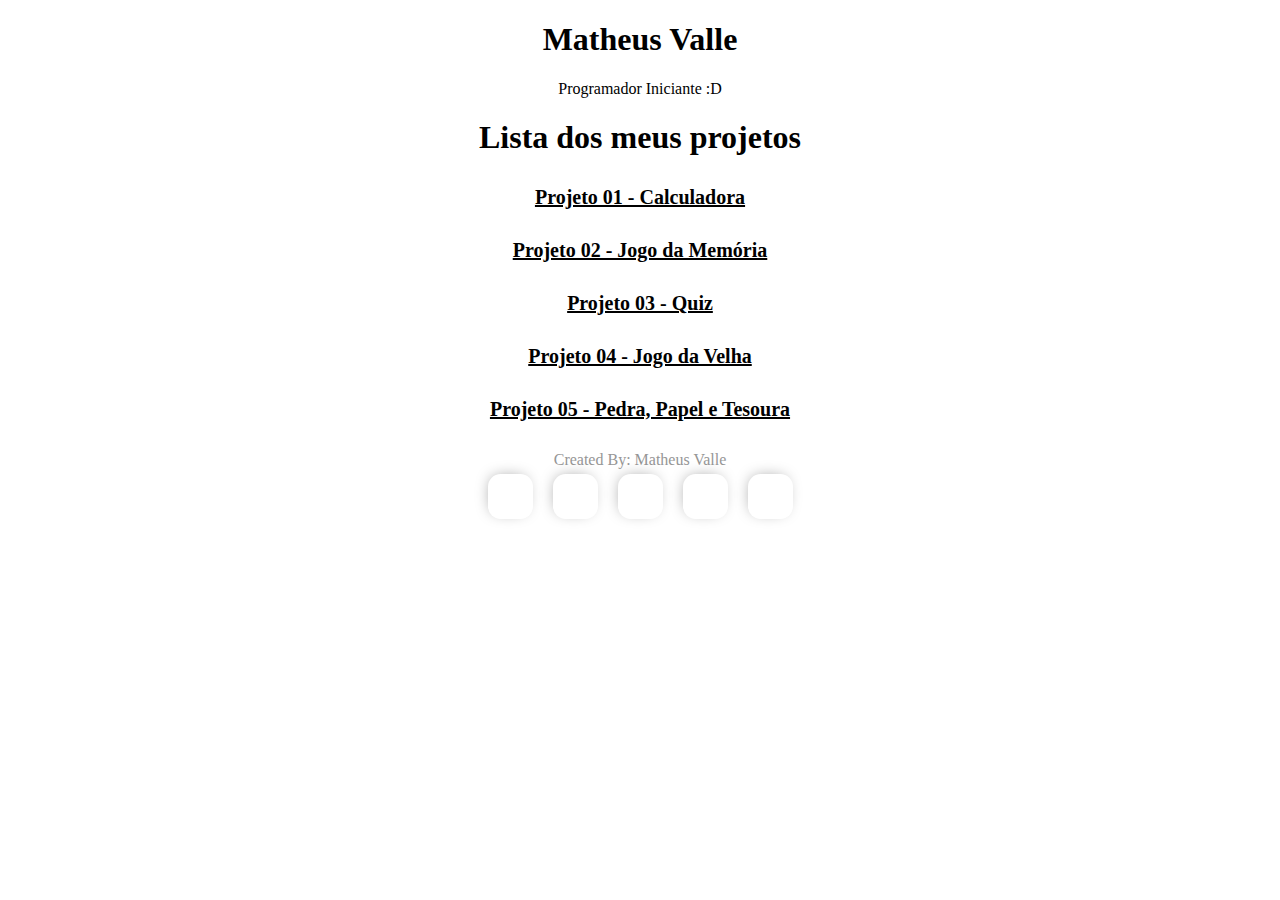
==== index.html @ a6a75952 "05" ====
<!DOCTYPE html>
<html lang="en">
<head>
    <meta charset="UTF-8">
    <meta name="viewport" content="width=device-width, initial-scale=1.0">
    <link rel="stylesheet" href="/styles.css">
    <title>Matheus Valle</title>
</head>
<body>
    <div class="init">
        <h1>Matheus Valle</h1>
        <p>Programador Iniciante :D</p>
    </div>

    <h1 style="text-align: center;">Lista dos meus projetos</h1>
    <ul class="listProjects" style="text-align: center;">
        <li><a href="/01calculadora/calc.html">Projeto 01 - Calculadora</a></li>
        <li><a href="/02memory/memory.html">Projeto 02 - Jogo da Memória</a></li>
        <li><a href="/03quiz/quiz.html">Projeto 03 - Quiz</a></li>
        <li><a href="/04tictactoe/index.html">Projeto 04 - Jogo da Velha</a></li>
        <li><a href="/05rps/index.html">Projeto 05 - Pedra, Papel e Tesoura</a></li>
    </ul>

    <div class="social">
        <div class="social-btns">
            <p class="created">Created By: Matheus Valle</p>
            <a class="btn facebook" href="https://www.facebook.com/matheus.dovallemaciel/" target="_blank"><i class="fa fa-facebook"></i></a>
            <a class="btn twitter" href="https://twitter.com/Xypvalle" target="_blank"><i class="fa fa-twitter"></i></a>
            <a class="btn linkedin" href="https://www.linkedin.com/in/matheus-valle-3257021a9/" target="_blank"><i class="fa fa-linkedin-square"></i></a>
            <a class="btn instagram" href="https://www.instagram.com/mtheus_valle/" target="_blank"><i class="fa fa-instagram"></i></a>
            <a class="btn github" href="https://github.com/mtheusvalle" target="_blank"><i class="fa fa-github"></i></a>
        </div>
    </div>
</body>
</html>
---- styles.css ----
.init h1, .init p{
    text-align: center;
}

.listProjects {
    padding: 0;
}

.listProjects li {
    list-style: none;
    margin: 30px 0;
}

.listProjects a {
    color: #000;
    text-decoration: underline;
    font-size: 20px;
    font-weight: 600;
}

/*SOCIAL*/
.social {
    display: flex;
    margin-bottom: 10px;
}

@import '//codepen.io/chrisdothtml/pen/ojLzJK.css';
.social-btns .btn,
.social-btns .btn:before,
.social-btns .btn .fa {
  -webkit-transition: all 0.35s;
  transition: all 0.35s;
  -webkit-transition-timing-function: cubic-bezier(0.31, -0.105, 0.43, 1.59);
          transition-timing-function: cubic-bezier(0.31, -0.105, 0.43, 1.59);
}
.social-btns .btn:before {
  top: 90%;
  left: -110%;
}
.social-btns .btn .fa {
  -webkit-transform: scale(0.8);
          transform: scale(0.8);
}
.social-btns .btn.facebook:before {
  background-color: #3b5998;
}
.social-btns .btn.facebook .fa {
  color: #3b5998;
}
.social-btns .btn.twitter:before {
  background-color: #3cf;
}
.social-btns .btn.twitter .fa {
  color: #3cf;
}
.social-btns .btn.linkedin:before {
  background-color:#0077b5;
}
.social-btns .btn.linkedin .fa {
  color: #0077b5;
}
.social-btns .btn.instagram:before {
  background: linear-gradient(45deg, #f09433 0%,#e6683c 25%,#dc2743 50%,#cc2366 75%,#bc1888 100%);
}
.social-btns .btn.instagram .fa {
  background: linear-gradient(45deg, #f09433 0%,#e6683c 25%,#dc2743 50%,#cc2366 75%,#bc1888 100%);
  -webkit-background-clip: text;
  -webkit-text-fill-color: transparent;
}
.social-btns .btn.github:before {
  background-color: #000;
}
.social-btns .btn.github .fa {
  color: #000;
}
.social-btns .btn:focus:before,
.social-btns .btn:hover:before {
  top: -10%;
  left: -10%;
}
.social-btns .btn:focus .fa-instagram,
.social-btns .btn:hover .fa-instagram {
    color: #fff;
    background: #FFF;
    -webkit-background-clip: text;
    -webkit-text-fill-color: transparent;
    -webkit-transform: scale(1);
            transform: scale(1);
}
.social-btns .btn:focus .fa,
.social-btns .btn:hover .fa {
  color: #fff;
  -webkit-transform: scale(1);
          transform: scale(1);
}
.social-btns {
  height: auto;
  margin: auto;
  font-size: 0;
  text-align: center;
  top: 0;
  bottom: 0;
  left: 0;
  right: 0;
}
.social-btns .btn {
    display: inline-block;
    background-color: #fff;
    width: 45px;
    height: 45px;
    line-height: 45px;
    margin: 0 10px;
    text-align: center;
    position: relative;
    overflow: hidden;
    border-radius: 28%;
    box-shadow: -2px -2px 15px -5px rgb(0 0 0 / 40%);
    opacity: 0.99;
}
.social-btns .btn:before {
  content: '';
  width: 120%;
  height: 120%;
  position: absolute;
  -webkit-transform: rotate(45deg);
          transform: rotate(45deg);
}
.social-btns .btn .fa {
  font-size: 38px;
  vertical-align: middle;
}
.created {
    font-size: 16px;
    color: #969696;
    margin-bottom: 5px;
    margin-top: 0;
}
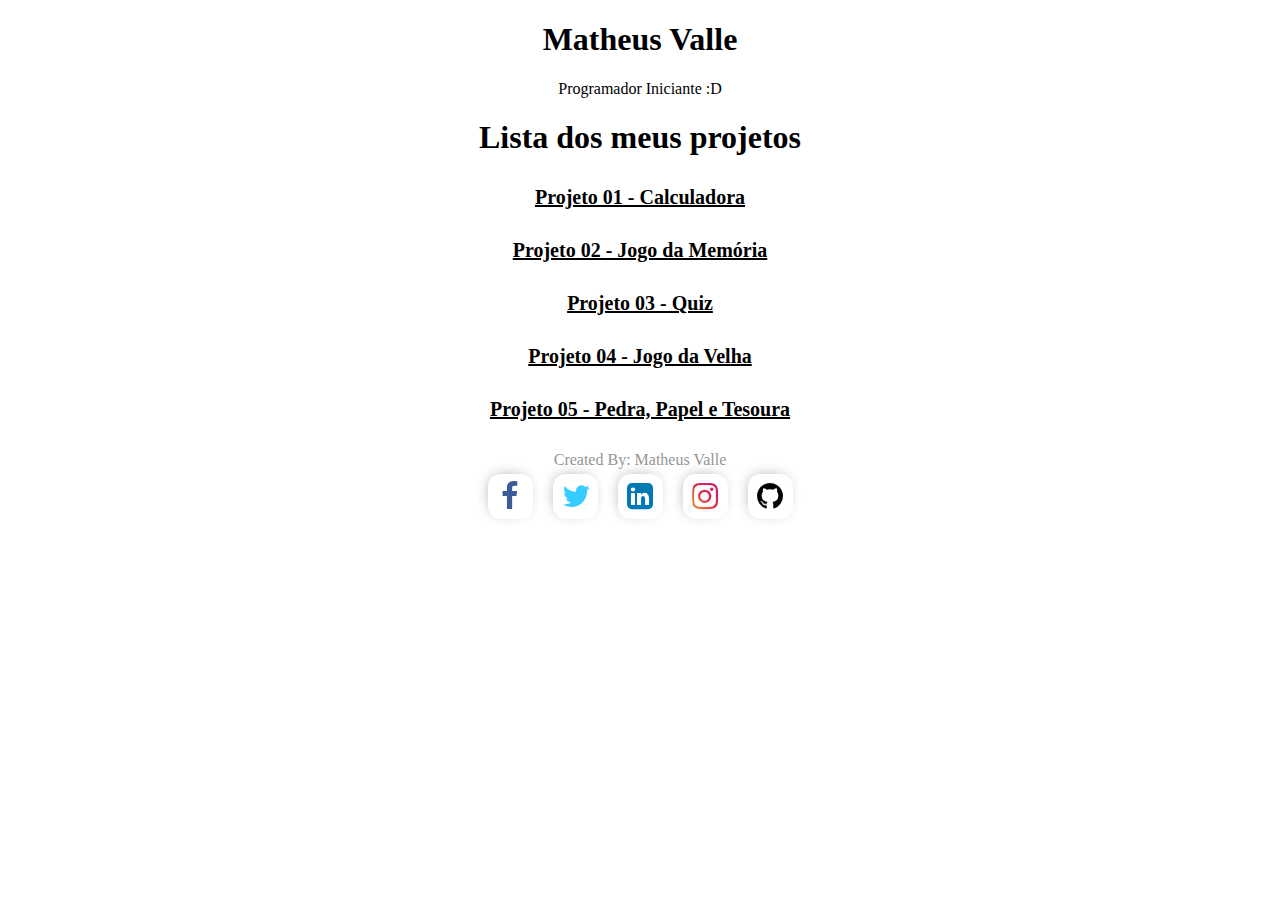
==== commit e26b3322: "05" ====
--- a/index.html
+++ b/index.html
@@ -3,6 +3,9 @@
 <head>
     <meta charset="UTF-8">
     <meta name="viewport" content="width=device-width, initial-scale=1.0">
+    <link rel="stylesheet" href="https://stackpath.bootstrapcdn.com/font-awesome/4.7.0/css/font-awesome.min.css"
+        integrity="sha384-wvfXpqpZZVQGK6TAh5PVlGOfQNHSoD2xbE+QkPxCAFlNEevoEH3Sl0sibVcOQVnN" crossorigin="anonymous">
+
     <link rel="stylesheet" href="/styles.css">
     <title>Matheus Valle</title>
 </head>
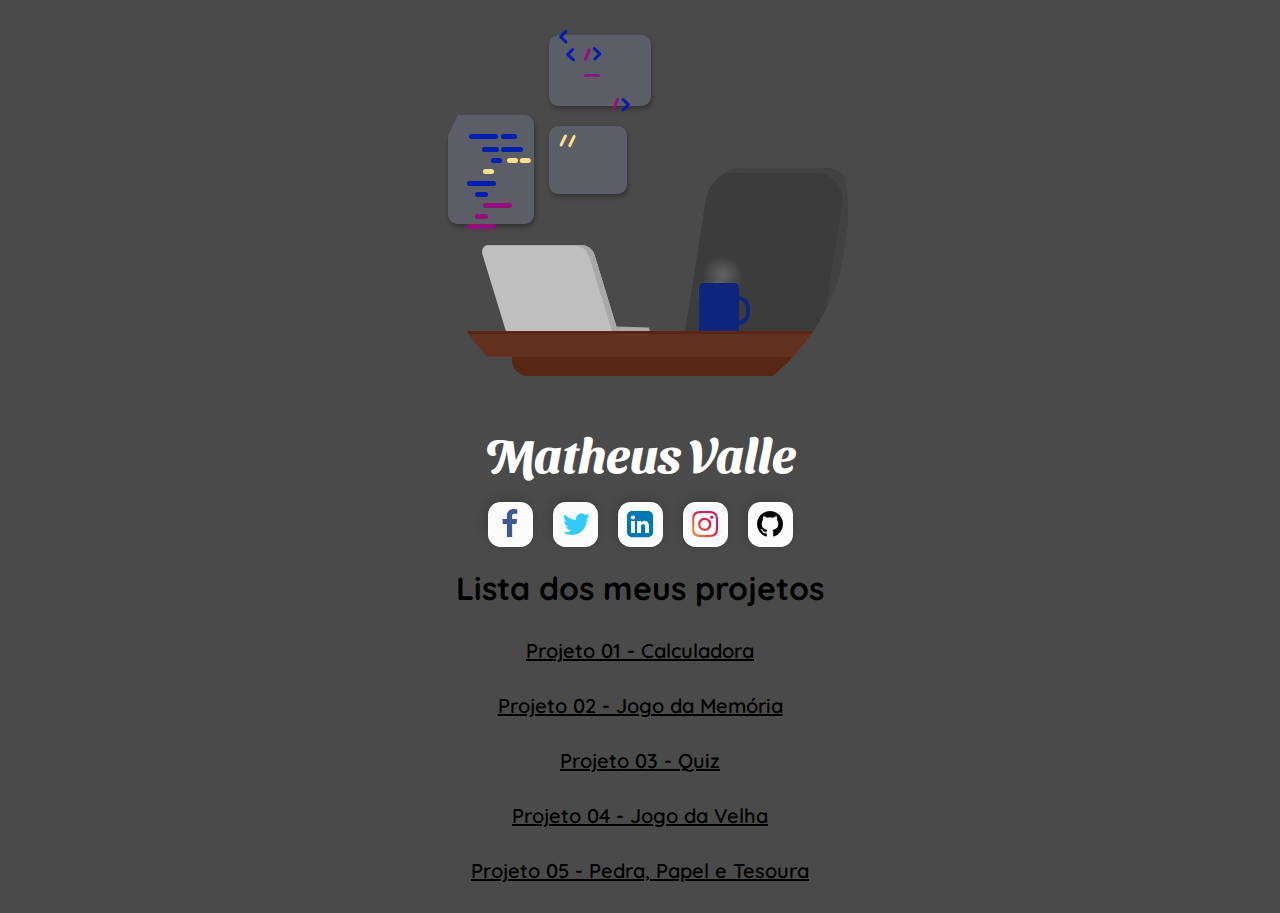
==== commit 97b1aefc: "index" ====
--- a/index.html
+++ b/index.html
@@ -1,38 +1,83 @@
 <!DOCTYPE html>
 <html lang="en">
+
 <head>
     <meta charset="UTF-8">
     <meta name="viewport" content="width=device-width, initial-scale=1.0">
     <link rel="stylesheet" href="https://stackpath.bootstrapcdn.com/font-awesome/4.7.0/css/font-awesome.min.css"
         integrity="sha384-wvfXpqpZZVQGK6TAh5PVlGOfQNHSoD2xbE+QkPxCAFlNEevoEH3Sl0sibVcOQVnN" crossorigin="anonymous">
+        <link href="https://fonts.googleapis.com/css2?family=Quicksand:wght@300;500;700&family=Sansita+Swashed:wght@300;500;700&display=swap" rel="stylesheet">
 
-    <link rel="stylesheet" href="/styles.css">
+    <script src="scripts.js"></script>
+    <link rel="stylesheet" href="styles.css">
     <title>Matheus Valle</title>
 </head>
+
 <body>
-    <div class="init">
-        <h1>Matheus Valle</h1>
-        <p>Programador Iniciante :D</p>
-    </div>
+    <div class="container">
+        <section id="presentation">
+            <div class="container">
+                <div class="objects">
+                  <div class="objects_computer"></div>
+                  <div class="objects_table"></div>
+                  <div class="objects_cup"></div>
+                  <div class="smoke"></div>
+                  <div class="objects_chair"></div>
+                </div>
+                <div class="box">
+                  <div class="box_1">
+                    <div></div>
+                    <div></div>
+                    <div></div>
+                    <div></div>
+                    <div></div>
+                    <div></div>
+                    <div></div>
+                    <div></div>
+                  </div>
+                  <div class="box_2">
+                    <div></div>
+                    <div></div>
+                    <div></div>
+                  </div>
+                  <div class="box_3"></div>
+                </div>
+              </div>
+              <div class="footer">
+                <div class="title mod">
+                  Matheus Valle
+                </div>
+        </section>
 
-    <h1 style="text-align: center;">Lista dos meus projetos</h1>
-    <ul class="listProjects" style="text-align: center;">
-        <li><a href="/01calculadora/calc.html">Projeto 01 - Calculadora</a></li>
-        <li><a href="/02memory/memory.html">Projeto 02 - Jogo da Memória</a></li>
-        <li><a href="/03quiz/quiz.html">Projeto 03 - Quiz</a></li>
-        <li><a href="/04tictactoe/index.html">Projeto 04 - Jogo da Velha</a></li>
-        <li><a href="/05rps/index.html">Projeto 05 - Pedra, Papel e Tesoura</a></li>
-    </ul>
+        <section>
+            <div class="social">
+                <div class="social-btns">
+                    <a class="btn facebook" href="https://www.facebook.com/matheus.dovallemaciel/" target="_blank"><i
+                            class="fa fa-facebook"></i></a>
+                    <a class="btn twitter" href="https://twitter.com/Xypvalle" target="_blank"><i
+                            class="fa fa-twitter"></i></a>
+                    <a class="btn linkedin" href="https://www.linkedin.com/in/matheus-valle-3257021a9/" target="_blank"><i
+                            class="fa fa-linkedin-square"></i></a>
+                    <a class="btn instagram" href="https://www.instagram.com/mtheus_valle/" target="_blank"><i
+                            class="fa fa-instagram"></i></a>
+                    <a class="btn github" href="https://github.com/mtheusvalle" target="_blank"><i
+                            class="fa fa-github"></i></a>
+                </div>
+            </div>
+        </section>
 
-    <div class="social">
-        <div class="social-btns">
-            <p class="created">Created By: Matheus Valle</p>
-            <a class="btn facebook" href="https://www.facebook.com/matheus.dovallemaciel/" target="_blank"><i class="fa fa-facebook"></i></a>
-            <a class="btn twitter" href="https://twitter.com/Xypvalle" target="_blank"><i class="fa fa-twitter"></i></a>
-            <a class="btn linkedin" href="https://www.linkedin.com/in/matheus-valle-3257021a9/" target="_blank"><i class="fa fa-linkedin-square"></i></a>
-            <a class="btn instagram" href="https://www.instagram.com/mtheus_valle/" target="_blank"><i class="fa fa-instagram"></i></a>
-            <a class="btn github" href="https://github.com/mtheusvalle" target="_blank"><i class="fa fa-github"></i></a>
-        </div>
+        <section>
+        <h1 style="text-align: center;">Lista dos meus projetos</h1>
+        <ul class="listProjects" style="text-align: center;">
+            <li><a href="/01calculadora/calc.html">Projeto 01 - Calculadora</a></li>
+            <li><a href="/02memory/memory.html">Projeto 02 - Jogo da Memória</a></li>
+            <li><a href="/03quiz/quiz.html">Projeto 03 - Quiz</a></li>
+            <li><a href="/04tictactoe/index.html">Projeto 04 - Jogo da Velha</a></li>
+            <li><a href="/05rps/index.html">Projeto 05 - Pedra, Papel e Tesoura</a></li>
+        </ul>
+        </section>
+
     </div>
 </body>
+
 </html>--- a/styles.css
+++ b/styles.css
@@ -1,3 +1,8 @@
+body {
+  background-color: #4a4a4a;
+  font-family: 'Quicksand', sans-serif;
+}
+
 .init h1, .init p{
     text-align: center;
 }
@@ -22,6 +27,7 @@
 .social {
     display: flex;
     margin-bottom: 10px;
+    margin-top: 20px;
 }
 
 @import '//codepen.io/chrisdothtml/pen/ojLzJK.css';
@@ -134,4 +140,344 @@
     color: #969696;
     margin-bottom: 5px;
     margin-top: 0;
-}+}
+
+/*Section presentation*/
+@import url("https://fonts.googleapis.com/css?family=Amatic+SC");
+
+#presentation .container {
+    display: flex;
+    justify-content: center;
+    align-items: center;
+    margin: auto;
+    top: 0;
+    bottom: 0;
+    width: 26rem;
+    border-radius: 26rem;
+    overflow: hidden;
+    height: 26rem;
+    position: relative;
+}
+
+.footer {
+  bottom: 0;
+  color: white;
+  top: 35rem;
+  font-size: 3rem;
+  font-weight: bold;
+}
+.footer .title {
+  font-family: 'Sansita Swashed', cursive;
+  text-align: center;
+}
+.footer .mod {
+  color: #ffffff;
+}
+.footer .sub {
+  display: flex;
+  justify-content: space-around;
+  font-size: 1rem;
+  font-family: 'Sansita Swashed', cursive;
+}
+.footer .sub a {
+  color: pink;
+  text-decoration: none;
+}
+.footer .sub a:hover {
+  color: white;
+}
+
+.objects_computer {
+  position: absolute;
+  width: 7rem;
+  height: 5.5rem;
+  background: #bfbfbf;
+  left: 3.8rem;
+  top: 14.8rem;
+  transform: skew(17deg, 0deg);
+  border-radius: 0.6rem 0.6rem 0 0;
+  box-shadow: inset -6px 1px darkgrey;
+}
+.objects_computer:after {
+  content: '';
+  position: absolute;
+  width: 2rem;
+  height: 0.5rem;
+  background: darkgrey;
+  top: 5.1rem;
+  left: 7rem;
+  transform: skew(0deg, 2deg);
+}
+.objects_table {
+  position: absolute;
+  width: 22rem;
+  top: 20.4rem;
+  height: 1.4rem;
+  background: #63321f;
+  left: 2rem;
+  box-shadow: 0px -3px #582714;
+}
+.objects_table:before {
+  content: '';
+  width: 19rem;
+  height: 1.2rem;
+  position: absolute;
+  background: #582714;
+  border-radius: 0 1rem;
+  top: 1.4rem;
+  left: 3rem;
+  z-index: 1;
+}
+.objects_cup {
+  position: absolute;
+  width: 2.4rem;
+  top: 17.2rem;
+  background: #0d257b;
+  left: 16.8rem;
+  height: 3rem;
+  border-radius: 0.3rem 0.3rem 0 0;
+  z-index: 55;
+  box-shadow: -2px 0px #0d257b;
+}
+.objects_cup:after {
+  content: '';
+  width: 2rem;
+  height: 2rem;
+  background: #0d257b;
+  position: absolute;
+  top: 0.7rem;
+  left: 0.4rem;
+  border: none;
+  border-radius: 0;
+  z-index: 5;
+}
+.objects_cup:before {
+  content: '';
+  position: absolute;
+  width: 1rem;
+  height: 1.3rem;
+  border: 4px solid #0d257b;
+  left: 1.6rem;
+  top: 0.8rem;
+  border-radius: 1rem;
+  z-index: 1;
+}
+.objects_chair {
+  height: 10.2rem;
+  position: absolute;
+  width: 9.1rem;
+  background: #3c3c3c;
+  left: 16.6rem;
+  top: 10rem;
+  border-radius: 2rem 2rem 0 0;
+  transform: skew(-9deg, 0deg);
+  box-shadow: inset -9px 5px #424242;
+}
+
+.box_1 {
+  position: absolute;
+  width: 5.4rem;
+  height: 6.8rem;
+  left: 1rem;
+  top: 6.7rem;
+  background-color: rgba(99, 102, 115, 0.709804);
+  border-radius: 0.6rem;
+  box-shadow: 1px 3px 5px #00000052;
+  animation: float 2s infinite;
+}
+.box_1 div {
+  background: #001eb1;
+  position: absolute;
+  border-radius: 1rem;
+}
+.box_1 :nth-child(1) {
+  width: 1.8rem;
+  height: 0.3rem;
+  top: 1.2rem;
+  left: 1.3rem;
+}
+.box_1 :nth-child(2) {
+  width: 1rem;
+  height: 0.3rem;
+  top: 1.2rem;
+  left: 3.3rem;
+}
+.box_1 :nth-child(3) {
+  width: 1.1rem;
+  height: 0.3rem;
+  top: 2rem;
+  left: 2.1rem;
+}
+.box_1 :nth-child(4) {
+  width: 1.4rem;
+  height: 0.3rem;
+  top: 2rem;
+  left: 3.3rem;
+}
+.box_1 :nth-child(5) {
+  width: 0.7rem;
+  height: 0.3rem;
+  top: 2.7rem;
+  left: 2.7rem;
+  box-shadow: 1rem 0px #ffe088, 1.8rem 0px #ffe088, -0.5rem 11px #ffe088;
+}
+.box_1 :nth-child(6) {
+  width: 1.8rem;
+  height: 0.3rem;
+  top: 4.1rem;
+  left: 1.2rem;
+  box-shadow: 1rem 22px #960e79, 0rem 43px #960e79;
+}
+.box_1 :nth-child(7) {
+  width: 0.8rem;
+  height: 0.3rem;
+  top: 4.8rem;
+  left: 1.7rem;
+  box-shadow: 0rem 22px #960e79;
+}
+.box_2 {
+  position: absolute;
+  width: 6.4rem;
+  height: 4.4rem;
+  left: 7.3rem;
+  top: 1.7rem;
+  background-color: rgba(99, 102, 115, 0.709804);
+  border-radius: 0.6rem;
+  box-shadow: 1px 3px 5px #00000052;
+  animation: float2 2s 1s infinite;
+}
+.box_2 div {
+  position: absolute;
+  border-radius: 1rem;
+  background: #001eb1;
+}
+.box_2 :nth-child(1) {
+  transform: rotate(45deg);
+  width: 0.2rem;
+  height: 0.6rem;
+  left: 0.8rem;
+  top: -0.4rem;
+  box-shadow: 1.1rem 0.5rem #001eb1, 2.5rem -0.5rem #001eb1, 6rem 0.5rem #001eb1;
+}
+.box_2 :nth-child(2) {
+  transform: rotate(133deg);
+  width: 0.2rem;
+  height: 0.6rem;
+  left: 0.8rem;
+  top: 0rem;
+  box-shadow: 0.5rem -1.1rem #001eb1, -0.9rem -2rem #001eb1, 0.2rem -5.5rem #001eb1;
+}
+.box_2:after {
+  content: '';
+  width: 1rem;
+  height: 0.2rem;
+  background: #960e79;
+  position: absolute;
+  border-radius: 6rem;
+  top: 2.4rem;
+  left: 2.2rem;
+}
+.box_2:before {
+  content: '';
+  width: 0.8rem;
+  height: 0.2rem;
+  background: #960e79;
+  position: absolute;
+  border-radius: 6rem;
+  top: 1.1rem;
+  left: 2rem;
+  transform: rotate(-68deg);
+  box-shadow: -2.2rem 2.8rem #960e79;
+}
+.box_3 {
+  position: absolute;
+  width: 4.9rem;
+  height: 4.2rem;
+  left: 7.3rem;
+  top: 7.4rem;
+  background-color: rgba(99, 102, 115, 0.709804);
+  border-radius: 0.6rem;
+  box-shadow: 1px 3px 5px #00000052;
+  animation: float3 2.5s infinite;
+}
+.box_3:after {
+  content: '';
+  position: absolute;
+  background: #ffe088;
+  width: 0.8rem;
+  height: .2rem;
+  transform: rotate(-64deg);
+  border-radius: 5rem;
+  top: 0.8rem;
+  left: 0.5rem;
+  box-shadow: 0.2rem 0.5rem #ffe088;
+} 
+
+.smoke {
+  width: 70px;
+  height: 100px;
+  background: none;
+  position: absolute;
+  left: 18rem;
+  margin-left: -40px;
+  z-index: 3;
+  top: 13.8rem;
+  animation: bk 11s infinite;
+}
+.smoke:after {
+  content: '';
+  width: 100px;
+  height: 100px;
+  background: none;
+  position: absolute;
+  background-image: -webkit-radial-gradient(42% 48%, ellipse, rgba(255, 255, 255, 0.2), transparent 25%), -webkit-radial-gradient(35% 70%, ellipse, rgba(255, 255, 255, 0.2), transparent 15%), -webkit-radial-gradient(42% 61%, ellipse, rgba(255, 255, 255, 0.2), transparent 10%);
+  animation: smoke 2s 1s infinite;
+  transform: rotate(18deg);
+}
+
+@keyframes float {
+  0% {
+    top: 6.7rem;
+  }
+  50% {
+    top: 7rem;
+  }
+  100% {
+    top: 6.7rem;
+  }
+}
+@keyframes float2 {
+  0% {
+    top: 1.7rem;
+  }
+  50% {
+    top: 2rem;
+  }
+  100% {
+    top: 1.7rem;
+  }
+}
+@keyframes float3 {
+  0% {
+    top: 7.4rem;
+  }
+  50% {
+    top: 7.7rem;
+  }
+  100% {
+    top: 7.4rem;
+  }
+}
+@keyframes smoke {
+  0% {
+    background-position: 0 0;
+    opacity: 0;
+  }
+  15%, 85% {
+    opacity: 1;
+  }
+  100% {
+    background-position: -20px -25px, -5px -25px, 0px -25px, 0px -25px;
+    opacity: 0;
+  }
+}
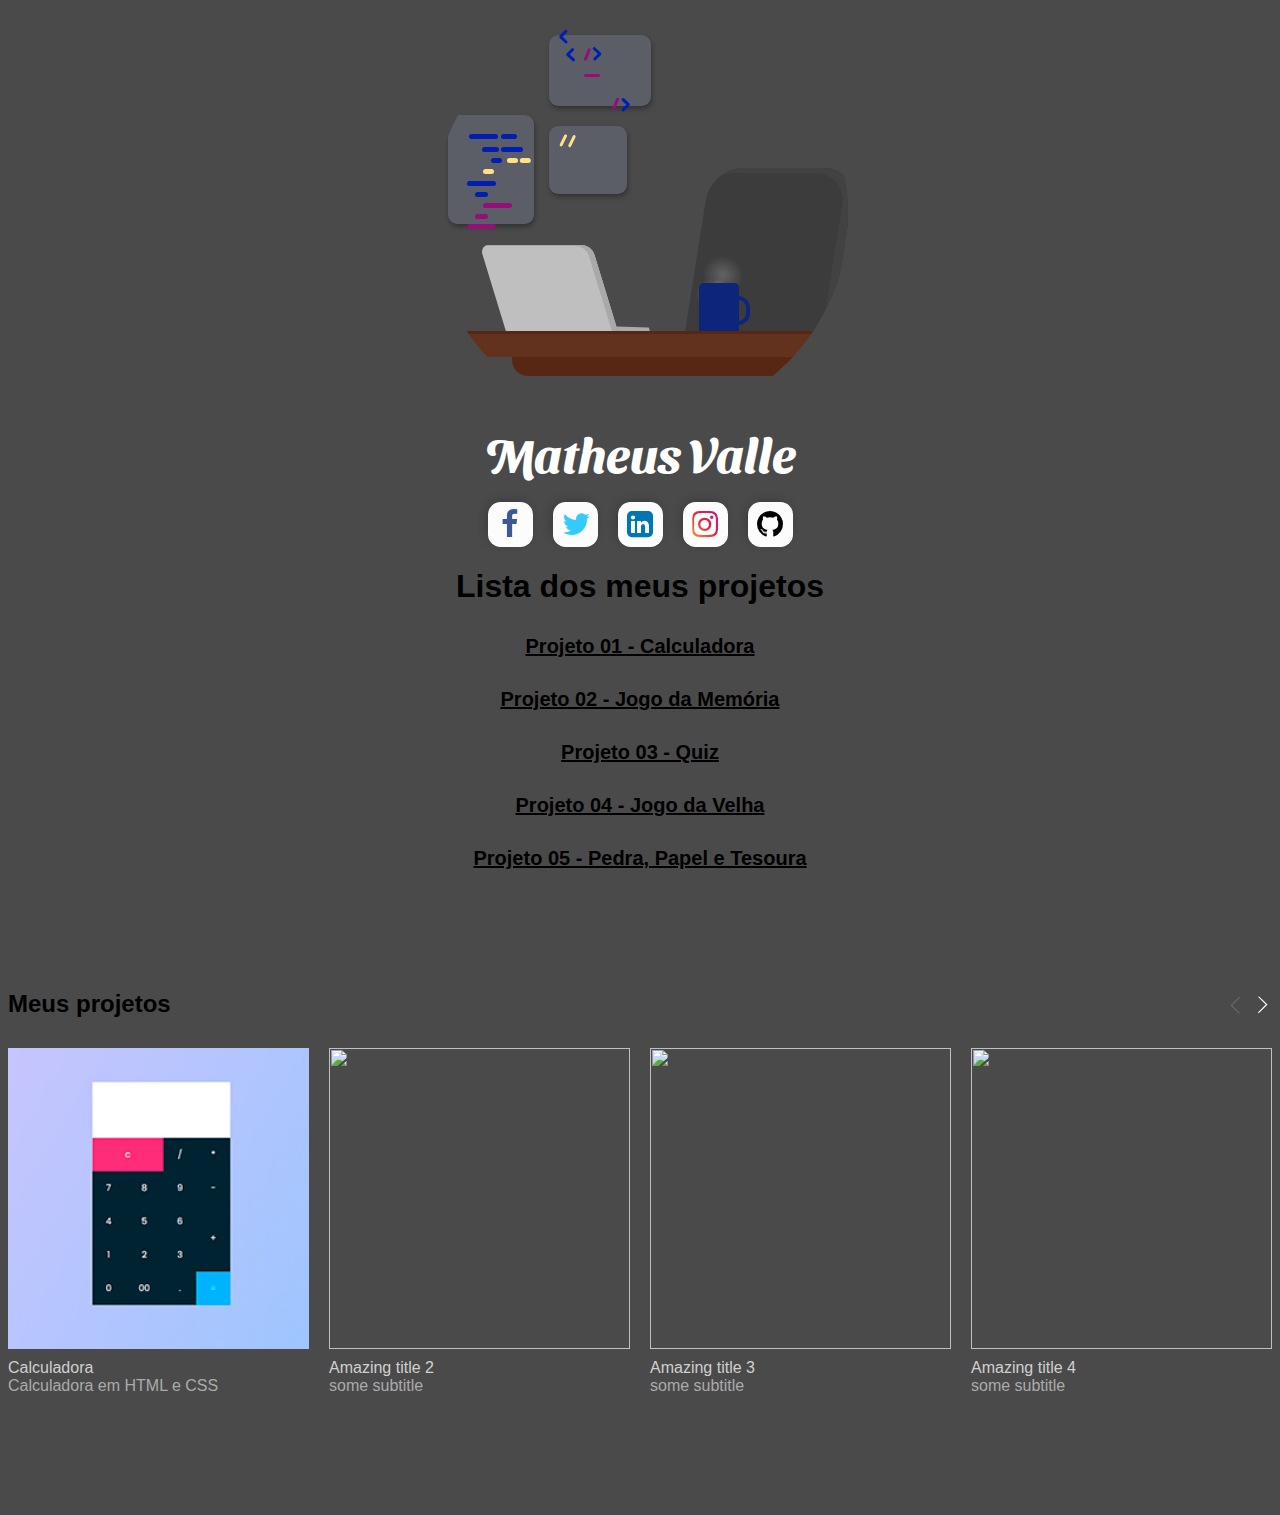
==== commit 1510fa77: "a" ====
--- a/index.html
+++ b/index.html
@@ -2,82 +2,139 @@
 <html lang="en">
 
 <head>
-    <meta charset="UTF-8">
-    <meta name="viewport" content="width=device-width, initial-scale=1.0">
-    <link rel="stylesheet" href="https://stackpath.bootstrapcdn.com/font-awesome/4.7.0/css/font-awesome.min.css"
-        integrity="sha384-wvfXpqpZZVQGK6TAh5PVlGOfQNHSoD2xbE+QkPxCAFlNEevoEH3Sl0sibVcOQVnN" crossorigin="anonymous">
-        <link href="https://fonts.googleapis.com/css2?family=Quicksand:wght@300;500;700&family=Sansita+Swashed:wght@300;500;700&display=swap" rel="stylesheet">
+  <meta charset="UTF-8">
+  <meta name="viewport" content="width=device-width, initial-scale=1.0">
+  <link rel="stylesheet" href="https://stackpath.bootstrapcdn.com/font-awesome/4.7.0/css/font-awesome.min.css"
+    integrity="sha384-wvfXpqpZZVQGK6TAh5PVlGOfQNHSoD2xbE+QkPxCAFlNEevoEH3Sl0sibVcOQVnN" crossorigin="anonymous">
+  <link
+    href="https://fonts.googleapis.com/css2?family=Quicksand:wght@300;500;700&family=Sansita+Swashed:wght@300;500;700&display=swap"
+    rel="stylesheet">
+  <link rel="stylesheet" href="https://cdn.jsdelivr.net/npm/bootstrap@4.5.3/dist/css/bootstrap.min.css"
+    integrity="sha384-TX8t27EcRE3e/ihU7zmQxVncDAy5uIKz4rEkgIXeMed4M0jlfIDPvg6uqKI2xXr2" crossorigin="anonymous">
+    <script src="https://cdnjs.cloudflare.com/ajax/libs/jquery/3.4.0/jquery.min.js"></script>
 
-    <script src="scripts.js"></script>
-    <link rel="stylesheet" href="styles.css">
-    <title>Matheus Valle</title>
+  <script src="scripts.js"></script>
+  <link rel="stylesheet" href="styles.css">
+  <title>Matheus Valle</title>
 </head>
 
 <body>
-    <div class="container">
-        <section id="presentation">
-            <div class="container">
-                <div class="objects">
-                  <div class="objects_computer"></div>
-                  <div class="objects_table"></div>
-                  <div class="objects_cup"></div>
-                  <div class="smoke"></div>
-                  <div class="objects_chair"></div>
-                </div>
-                <div class="box">
-                  <div class="box_1">
-                    <div></div>
-                    <div></div>
-                    <div></div>
-                    <div></div>
-                    <div></div>
-                    <div></div>
-                    <div></div>
-                    <div></div>
-                  </div>
-                  <div class="box_2">
-                    <div></div>
-                    <div></div>
-                    <div></div>
-                  </div>
-                  <div class="box_3"></div>
-                </div>
+  <div class="container carousel">
+    <section id="presentation">
+      <div class="container">
+        <div class="objects">
+          <div class="objects_computer"></div>
+          <div class="objects_table"></div>
+          <div class="objects_cup"></div>
+          <div class="smoke"></div>
+          <div class="objects_chair"></div>
+        </div>
+        <div class="box">
+          <div class="box_1">
+            <div></div>
+            <div></div>
+            <div></div>
+            <div></div>
+            <div></div>
+            <div></div>
+            <div></div>
+            <div></div>
+          </div>
+          <div class="box_2">
+            <div></div>
+            <div></div>
+            <div></div>
+          </div>
+          <div class="box_3"></div>
+        </div>
+      </div>
+      <div class="footer">
+        <div class="title mod">
+          Matheus Valle
+        </div>
+    </section>
+
+    <section>
+      <div class="social">
+        <div class="social-btns">
+          <a class="btn facebook" href="https://www.facebook.com/matheus.dovallemaciel/" target="_blank"><i
+              class="fa fa-facebook"></i></a>
+          <a class="btn twitter" href="https://twitter.com/Xypvalle" target="_blank"><i class="fa fa-twitter"></i></a>
+          <a class="btn linkedin" href="https://www.linkedin.com/in/matheus-valle-3257021a9/" target="_blank"><i
+              class="fa fa-linkedin-square"></i></a>
+          <a class="btn instagram" href="https://www.instagram.com/mtheus_valle/" target="_blank"><i
+              class="fa fa-instagram"></i></a>
+          <a class="btn github" href="https://github.com/mtheusvalle" target="_blank"><i class="fa fa-github"></i></a>
+        </div>
+      </div>
+    </section>
+
+    <section>
+      <h1 style="text-align: center;">Lista dos meus projetos</h1>
+      <ul class="listProjects" style="text-align: center;">
+        <li><a href="/01calculadora/calc.html">Projeto 01 - Calculadora</a></li>
+        <li><a href="/02memory/memory.html">Projeto 02 - Jogo da Memória</a></li>
+        <li><a href="/03quiz/quiz.html">Projeto 03 - Quiz</a></li>
+        <li><a href="/04tictactoe/index.html">Projeto 04 - Jogo da Velha</a></li>
+        <li><a href="/05rps/index.html">Projeto 05 - Pedra, Papel e Tesoura</a></li>
+      </ul>
+    </section>
+
+    <section class="projects">
+
+      <div class="container">
+        <div class="hs__wrapper">
+          <div class="hs__header">
+            <h2 class="hs__headline">Meus projetos</h2>
+            <div class="hs__arrows"><a class="arrow disabled arrow-prev"></a><a class="arrow arrow-next"></a></div>
+          </div>
+          <ul class="hs">
+            <li class="hs__item" onclick="location.href='/01calculadora/calc.html'">
+              <div class="hs__item__image__wrapper">
+                <!--img.hs__item__image(src="https://source.unsplash.com/random/300×300/?album&sig"+[n]+[i], alt="")--><img
+                  class="hs__item__image" src="img/calc.jpg" alt="calc" />
               </div>
-              <div class="footer">
-                <div class="title mod">
-                  Matheus Valle
-                </div>
-        </section>
+              <div class="hs__item__description"><span class="hs__item__title">Calculadora</span><span
+                  class="hs__item__subtitle">Calculadora em HTML e CSS</span></div>
+            </li>
+            <li class="hs__item">
+              <div class="hs__item__image__wrapper">
+                <!--img.hs__item__image(src="https://source.unsplash.com/random/300×300/?album&sig"+[n]+[i], alt="")--><img
+                  class="hs__item__image" src="https://picsum.photos/id/122/300/300" alt="" />
+              </div>
+              <div class="hs__item__description"><span class="hs__item__title">Amazing title 2</span><span
+                  class="hs__item__subtitle">some subtitle</span></div>
+            </li>
+            <li class="hs__item">
+              <div class="hs__item__image__wrapper">
+                <!--img.hs__item__image(src="https://source.unsplash.com/random/300×300/?album&sig"+[n]+[i], alt="")--><img
+                  class="hs__item__image" src="https://picsum.photos/id/132/300/300" alt="" />
+              </div>
+              <div class="hs__item__description"><span class="hs__item__title">Amazing title 3</span><span
+                  class="hs__item__subtitle">some subtitle</span></div>
+            </li>
+            <li class="hs__item">
+              <div class="hs__item__image__wrapper">
+                <!--img.hs__item__image(src="https://source.unsplash.com/random/300×300/?album&sig"+[n]+[i], alt="")--><img
+                  class="hs__item__image" src="https://picsum.photos/id/142/300/300" alt="" />
+              </div>
+              <div class="hs__item__description"><span class="hs__item__title">Amazing title 4</span><span
+                  class="hs__item__subtitle">some subtitle</span></div>
+            </li>
+            <li class="hs__item">
+              <div class="hs__item__image__wrapper">
+                <!--img.hs__item__image(src="https://source.unsplash.com/random/300×300/?album&sig"+[n]+[i], alt="")--><img
+                  class="hs__item__image" src="https://picsum.photos/id/152/300/300" alt="" />
+              </div>
+              <div class="hs__item__description"><span class="hs__item__title">Amazing title 5</span><span
+                  class="hs__item__subtitle">some subtitle</span></div>
+            </li>
+          </ul>
+        </div>
+      </div>
+    </section>
 
-        <section>
-            <div class="social">
-                <div class="social-btns">
-                    <a class="btn facebook" href="https://www.facebook.com/matheus.dovallemaciel/" target="_blank"><i
-                            class="fa fa-facebook"></i></a>
-                    <a class="btn twitter" href="https://twitter.com/Xypvalle" target="_blank"><i
-                            class="fa fa-twitter"></i></a>
-                    <a class="btn linkedin" href="https://www.linkedin.com/in/matheus-valle-3257021a9/" target="_blank"><i
-                            class="fa fa-linkedin-square"></i></a>
-                    <a class="btn instagram" href="https://www.instagram.com/mtheus_valle/" target="_blank"><i
-                            class="fa fa-instagram"></i></a>
-                    <a class="btn github" href="https://github.com/mtheusvalle" target="_blank"><i
-                            class="fa fa-github"></i></a>
-                </div>
-            </div>
-        </section>
-
-        <section>
-        <h1 style="text-align: center;">Lista dos meus projetos</h1>
-        <ul class="listProjects" style="text-align: center;">
-            <li><a href="/01calculadora/calc.html">Projeto 01 - Calculadora</a></li>
-            <li><a href="/02memory/memory.html">Projeto 02 - Jogo da Memória</a></li>
-            <li><a href="/03quiz/quiz.html">Projeto 03 - Quiz</a></li>
-            <li><a href="/04tictactoe/index.html">Projeto 04 - Jogo da Velha</a></li>
-            <li><a href="/05rps/index.html">Projeto 05 - Pedra, Papel e Tesoura</a></li>
-        </ul>
-        </section>
-
-    </div>
+  </div>
 </body>
 
 </html>--- a/styles.css
+++ b/styles.css
@@ -481,3 +481,178 @@
     opacity: 0;
   }
 }
+
+/*Carousel*/
+.projects {
+  margin: 100px 0;
+}
+::-webkit-scrollbar {
+  /* Webkit */
+  width: 0;
+  height: 0;
+}
+.hs {
+  display: -webkit-box;
+  display: flex;
+  overflow-x: scroll;
+  -webkit-box-pack: justify;
+          justify-content: space-between;
+  scrollbar-width: none;
+  /* Firefox */
+  -ms-overflow-style: none;
+  /* IE 10+ */
+  -webkit-overflow-scrolling: touch;
+  margin: 0 -20px;
+}
+.hs__header {
+  display: -webkit-box;
+  display: flex;
+  -webkit-box-align: center;
+          align-items: center;
+  width: 100%;
+}
+.hs__headline {
+  -webkit-box-flex: 1;
+          flex: 1;
+}
+.hs__arrows {
+  align-self: center;
+}
+.hs__arrows .arrow:before {
+  content: '';
+  display: inline-block;
+  vertical-align: middle;
+  content: "";
+  background: url("[data-uri]");
+  background-size: contain;
+  -webkit-filter: brightness(5);
+          filter: brightness(5);
+  width: 18px;
+  height: 12px;
+  cursor: pointer;
+}
+.hs__arrows .arrow.disabled:before {
+  -webkit-filter: brightness(2);
+          filter: brightness(2);
+}
+.hs__arrows .arrow.arrow-prev:before {
+  -webkit-transform: rotate(90deg);
+          transform: rotate(90deg);
+  margin-right: 10px;
+}
+.hs__arrows .arrow.arrow-next:before {
+  -webkit-transform: rotate(-90deg);
+          transform: rotate(-90deg);
+}
+.hs__item {
+  -webkit-box-flex: 1;
+          flex-grow: 1;
+  flex-shrink: 0;
+  flex-basis: calc(100% / 4 - (10px * 2) - (20px / 4));
+  margin: 10px;
+  display: -webkit-box;
+  display: flex;
+  -webkit-box-pack: center;
+          justify-content: center;
+  -webkit-box-align: center;
+          align-items: center;
+  -webkit-box-orient: vertical;
+  -webkit-box-direction: normal;
+          flex-direction: column;
+  position: relative;
+  -webkit-user-select: none;
+     -moz-user-select: none;
+      -ms-user-select: none;
+          user-select: none;
+          cursor: pointer;
+}
+@media only screen and (max-width: 990px) {
+  .hs__item {
+    flex-basis: calc(100% / 3 - (10px * 2) - (20px / 3));
+  }
+}
+.hs__item:last-child:after {
+  content: "";
+  display: block;
+  position: absolute;
+  width: 10px;
+  height: 1px;
+  right: calc(10px * 2 * -1);
+}
+.hs__item:first-child {
+  margin-left: calc(10px * 2);
+}
+.hs__item__title {
+  color: #d0d0d0;
+}
+.hs__item__description {
+  z-index: 1;
+  align-self: flex-start;
+  margin: 10px 0;
+}
+.hs__item__subtitle {
+  color: #aaa;
+  display: block;
+}
+.hs__item__image__wrapper {
+  position: relative;
+  width: 100%;
+  height: 0;
+  padding-bottom: 100%;
+  transition: .2s all;
+}
+.hs__item__image {
+  pointer-events: none;
+  position: absolute;
+  width: 100%;
+  height: 100%;
+  -o-object-fit: cover;
+     object-fit: cover;
+}
+.hs__item__image__wrapper:hover {
+  filter: brightness(0.5);
+}
+@media only screen and (min-width: 990px) {
+  .hs__wrapper {
+    overflow: hidden;
+  }
+}
+@media (hover: none) and (pointer: coarse) {
+  .hs__wrapper .hs__arrows {
+    display: none;
+  }
+  .hs__wrapper .hs__item {
+    -webkit-box-flex: 1;
+            flex: 1 0 calc(23% - 10px * 2);
+  }
+}
+@media only screen and (hover: none) and (pointer: coarse) and (max-width: 990px) {
+  .hs__wrapper .hs__item {
+    -webkit-box-flex: 1;
+            flex: 1 0 calc(45% - 10px * 2);
+  }
+}
+
+/* Base Styling */
+.carousel {
+  font-family: 'Muli', sans-serif;
+}
+
+.container.carousel {
+  margin: 0 auto;
+  mix-blend-mode: invert;
+  position: relative;
+}
+
+.description {
+  max-width: 990px;
+  color: #212121;
+  margin: 0 auto;
+  padding: calc(10px * 4);
+}
+
+ul {
+  padding: 0;
+  margin: 0;
+}
+
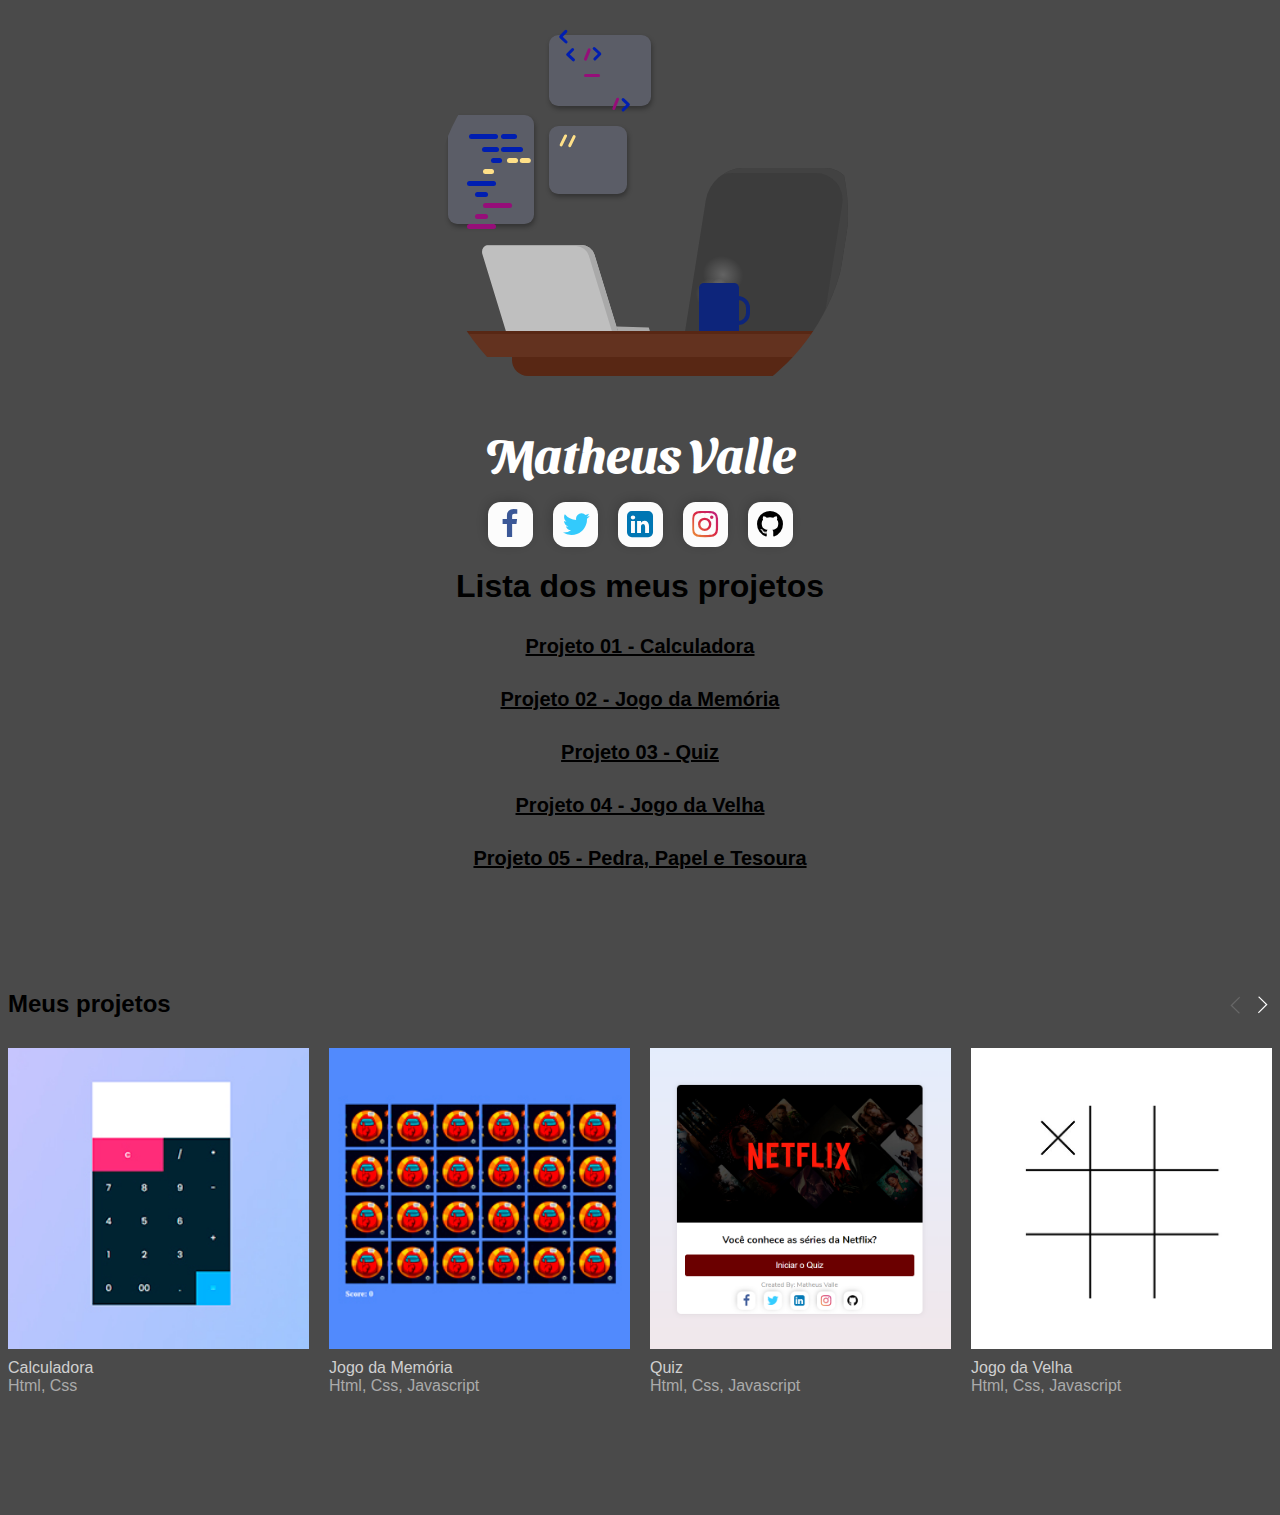
==== commit 934be6a9: "a" ====
--- a/index.html
+++ b/index.html
@@ -95,39 +95,39 @@
                   class="hs__item__image" src="img/calc.jpg" alt="calc" />
               </div>
               <div class="hs__item__description"><span class="hs__item__title">Calculadora</span><span
-                  class="hs__item__subtitle">Calculadora em HTML e CSS</span></div>
+                  class="hs__item__subtitle">Html, Css</span></div>
             </li>
-            <li class="hs__item">
+            <li class="hs__item" onclick="location.href='/02memory/memory.html'">
               <div class="hs__item__image__wrapper">
                 <!--img.hs__item__image(src="https://source.unsplash.com/random/300×300/?album&sig"+[n]+[i], alt="")--><img
-                  class="hs__item__image" src="https://picsum.photos/id/122/300/300" alt="" />
+                  class="hs__item__image" src="img/memor.jpg" alt="" />
               </div>
-              <div class="hs__item__description"><span class="hs__item__title">Amazing title 2</span><span
-                  class="hs__item__subtitle">some subtitle</span></div>
+              <div class="hs__item__description"><span class="hs__item__title">Jogo da Memória</span><span
+                  class="hs__item__subtitle">Html, Css, Javascript</span></div>
             </li>
-            <li class="hs__item">
+            <li class="hs__item" onclick="location.href='/03quiz/quiz.html'">
               <div class="hs__item__image__wrapper">
                 <!--img.hs__item__image(src="https://source.unsplash.com/random/300×300/?album&sig"+[n]+[i], alt="")--><img
-                  class="hs__item__image" src="https://picsum.photos/id/132/300/300" alt="" />
+                  class="hs__item__image" src="img/quiz.png" alt="" />
               </div>
-              <div class="hs__item__description"><span class="hs__item__title">Amazing title 3</span><span
-                  class="hs__item__subtitle">some subtitle</span></div>
+              <div class="hs__item__description"><span class="hs__item__title">Quiz</span><span
+                  class="hs__item__subtitle">Html, Css, Javascript</span></div>
             </li>
-            <li class="hs__item">
+            <li class="hs__item" onclick="location.href='/04tictactoe/index.html'">
               <div class="hs__item__image__wrapper">
                 <!--img.hs__item__image(src="https://source.unsplash.com/random/300×300/?album&sig"+[n]+[i], alt="")--><img
-                  class="hs__item__image" src="https://picsum.photos/id/142/300/300" alt="" />
+                  class="hs__item__image" src="img/tictactoe.jpg" alt="" />
               </div>
-              <div class="hs__item__description"><span class="hs__item__title">Amazing title 4</span><span
-                  class="hs__item__subtitle">some subtitle</span></div>
+              <div class="hs__item__description"><span class="hs__item__title">Jogo da Velha</span><span
+                  class="hs__item__subtitle">Html, Css, Javascript</span></div>
             </li>
-            <li class="hs__item">
+            <li class="hs__item" onclick="location.href='/05rps/index.html'">
               <div class="hs__item__image__wrapper">
                 <!--img.hs__item__image(src="https://source.unsplash.com/random/300×300/?album&sig"+[n]+[i], alt="")--><img
-                  class="hs__item__image" src="https://picsum.photos/id/152/300/300" alt="" />
+                  class="hs__item__image" src="img/ppt.jpg" alt="" />
               </div>
-              <div class="hs__item__description"><span class="hs__item__title">Amazing title 5</span><span
-                  class="hs__item__subtitle">some subtitle</span></div>
+              <div class="hs__item__description"><span class="hs__item__title">Pedra, Papel e Tesoura</span><span
+                  class="hs__item__subtitle">Html, Css, Javascript</span></div>
             </li>
           </ul>
         </div>
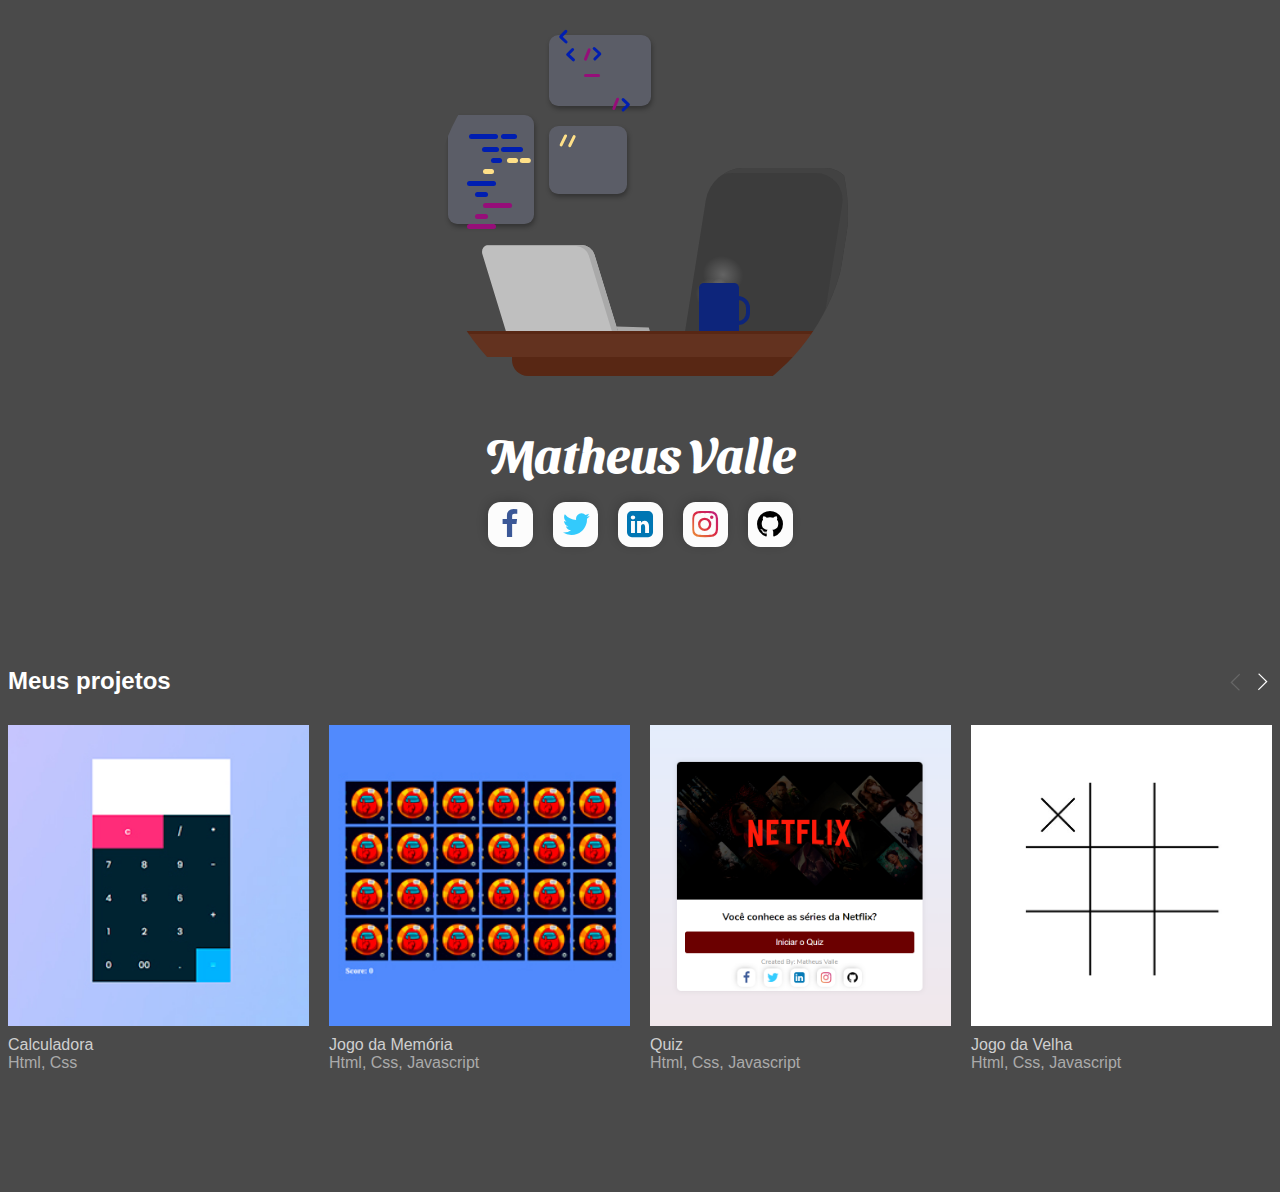
==== commit 34ec09aa: "1" ====
--- a/index.html
+++ b/index.html
@@ -57,27 +57,13 @@
     <section>
       <div class="social">
         <div class="social-btns">
-          <a class="btn facebook" href="https://www.facebook.com/matheus.dovallemaciel/" target="_blank"><i
-              class="fa fa-facebook"></i></a>
-          <a class="btn twitter" href="https://twitter.com/Xypvalle" target="_blank"><i class="fa fa-twitter"></i></a>
-          <a class="btn linkedin" href="https://www.linkedin.com/in/matheus-valle-3257021a9/" target="_blank"><i
-              class="fa fa-linkedin-square"></i></a>
-          <a class="btn instagram" href="https://www.instagram.com/mtheus_valle/" target="_blank"><i
-              class="fa fa-instagram"></i></a>
-          <a class="btn github" href="https://github.com/mtheusvalle" target="_blank"><i class="fa fa-github"></i></a>
+          <a class="btn-social facebook" href="https://www.facebook.com/matheus.dovallemaciel/" target="_blank"><i class="fa fa-facebook"></i></a>
+          <a class="btn-social twitter" href="https://twitter.com/Xypvalle" target="_blank"><i class="fa fa-twitter"></i></a>
+          <a class="btn-social linkedin" href="https://www.linkedin.com/in/matheus-valle-3257021a9/" target="_blank"><i class="fa fa-linkedin-square"></i></a>
+          <a class="btn-social instagram" href="https://www.instagram.com/mtheus_valle/" target="_blank"><i class="fa fa-instagram"></i></a>
+          <a class="btn-social github" href="https://github.com/mtheusvalle" target="_blank"><i class="fa fa-github"></i></a>
         </div>
       </div>
-    </section>
-
-    <section>
-      <h1 style="text-align: center;">Lista dos meus projetos</h1>
-      <ul class="listProjects" style="text-align: center;">
-        <li><a href="/01calculadora/calc.html">Projeto 01 - Calculadora</a></li>
-        <li><a href="/02memory/memory.html">Projeto 02 - Jogo da Memória</a></li>
-        <li><a href="/03quiz/quiz.html">Projeto 03 - Quiz</a></li>
-        <li><a href="/04tictactoe/index.html">Projeto 04 - Jogo da Velha</a></li>
-        <li><a href="/05rps/index.html">Projeto 05 - Pedra, Papel e Tesoura</a></li>
-      </ul>
     </section>
 
     <section class="projects">
--- a/styles.css
+++ b/styles.css
@@ -1,6 +1,6 @@
 body {
   background-color: #4a4a4a;
-  font-family: 'Quicksand', sans-serif;
+  /* font-family: 'Quicksand', sans-serif; */
 }
 
 .init h1, .init p{
@@ -31,61 +31,61 @@
 }
 
 @import '//codepen.io/chrisdothtml/pen/ojLzJK.css';
-.social-btns .btn,
-.social-btns .btn:before,
-.social-btns .btn .fa {
+.social-btns .btn-social-social,
+.social-btns .btn-social:before,
+.social-btns .btn-social .fa {
   -webkit-transition: all 0.35s;
   transition: all 0.35s;
   -webkit-transition-timing-function: cubic-bezier(0.31, -0.105, 0.43, 1.59);
           transition-timing-function: cubic-bezier(0.31, -0.105, 0.43, 1.59);
 }
-.social-btns .btn:before {
+.social-btns .btn-social:before {
   top: 90%;
   left: -110%;
 }
-.social-btns .btn .fa {
+.social-btns .btn-social .fa {
   -webkit-transform: scale(0.8);
           transform: scale(0.8);
 }
-.social-btns .btn.facebook:before {
+.social-btns .btn-social.facebook:before {
   background-color: #3b5998;
 }
-.social-btns .btn.facebook .fa {
+.social-btns .btn-social.facebook .fa {
   color: #3b5998;
 }
-.social-btns .btn.twitter:before {
+.social-btns .btn-social.twitter:before {
   background-color: #3cf;
 }
-.social-btns .btn.twitter .fa {
+.social-btns .btn-social.twitter .fa {
   color: #3cf;
 }
-.social-btns .btn.linkedin:before {
+.social-btns .btn-social.linkedin:before {
   background-color:#0077b5;
 }
-.social-btns .btn.linkedin .fa {
+.social-btns .btn-social.linkedin .fa {
   color: #0077b5;
 }
-.social-btns .btn.instagram:before {
+.social-btns .btn-social.instagram:before {
   background: linear-gradient(45deg, #f09433 0%,#e6683c 25%,#dc2743 50%,#cc2366 75%,#bc1888 100%);
 }
-.social-btns .btn.instagram .fa {
+.social-btns .btn-social.instagram .fa {
   background: linear-gradient(45deg, #f09433 0%,#e6683c 25%,#dc2743 50%,#cc2366 75%,#bc1888 100%);
   -webkit-background-clip: text;
   -webkit-text-fill-color: transparent;
 }
-.social-btns .btn.github:before {
+.social-btns .btn-social.github:before {
   background-color: #000;
 }
-.social-btns .btn.github .fa {
+.social-btns .btn-social.github .fa {
   color: #000;
 }
-.social-btns .btn:focus:before,
-.social-btns .btn:hover:before {
+.social-btns .btn-social:focus:before,
+.social-btns .btn-social:hover:before {
   top: -10%;
   left: -10%;
 }
-.social-btns .btn:focus .fa-instagram,
-.social-btns .btn:hover .fa-instagram {
+.social-btns .btn-social:focus .fa-instagram,
+.social-btns .btn-social:hover .fa-instagram {
     color: #fff;
     background: #FFF;
     -webkit-background-clip: text;
@@ -93,8 +93,8 @@
     -webkit-transform: scale(1);
             transform: scale(1);
 }
-.social-btns .btn:focus .fa,
-.social-btns .btn:hover .fa {
+.social-btns .btn-social:focus .fa,
+.social-btns .btn-social:hover .fa {
   color: #fff;
   -webkit-transform: scale(1);
           transform: scale(1);
@@ -109,7 +109,7 @@
   left: 0;
   right: 0;
 }
-.social-btns .btn {
+.social-btns .btn-social {
     display: inline-block;
     background-color: #fff;
     width: 45px;
@@ -123,7 +123,7 @@
     box-shadow: -2px -2px 15px -5px rgb(0 0 0 / 40%);
     opacity: 0.99;
 }
-.social-btns .btn:before {
+.social-btns .btn-social:before {
   content: '';
   width: 120%;
   height: 120%;
@@ -131,7 +131,7 @@
   -webkit-transform: rotate(45deg);
           transform: rotate(45deg);
 }
-.social-btns .btn .fa {
+.social-btns .btn-social .fa {
   font-size: 38px;
   vertical-align: middle;
 }
@@ -514,6 +514,7 @@
 .hs__headline {
   -webkit-box-flex: 1;
           flex: 1;
+          color: #FFF;
 }
 .hs__arrows {
   align-self: center;
@@ -552,8 +553,6 @@
   margin: 10px;
   display: -webkit-box;
   display: flex;
-  -webkit-box-pack: center;
-          justify-content: center;
   -webkit-box-align: center;
           align-items: center;
   -webkit-box-orient: vertical;
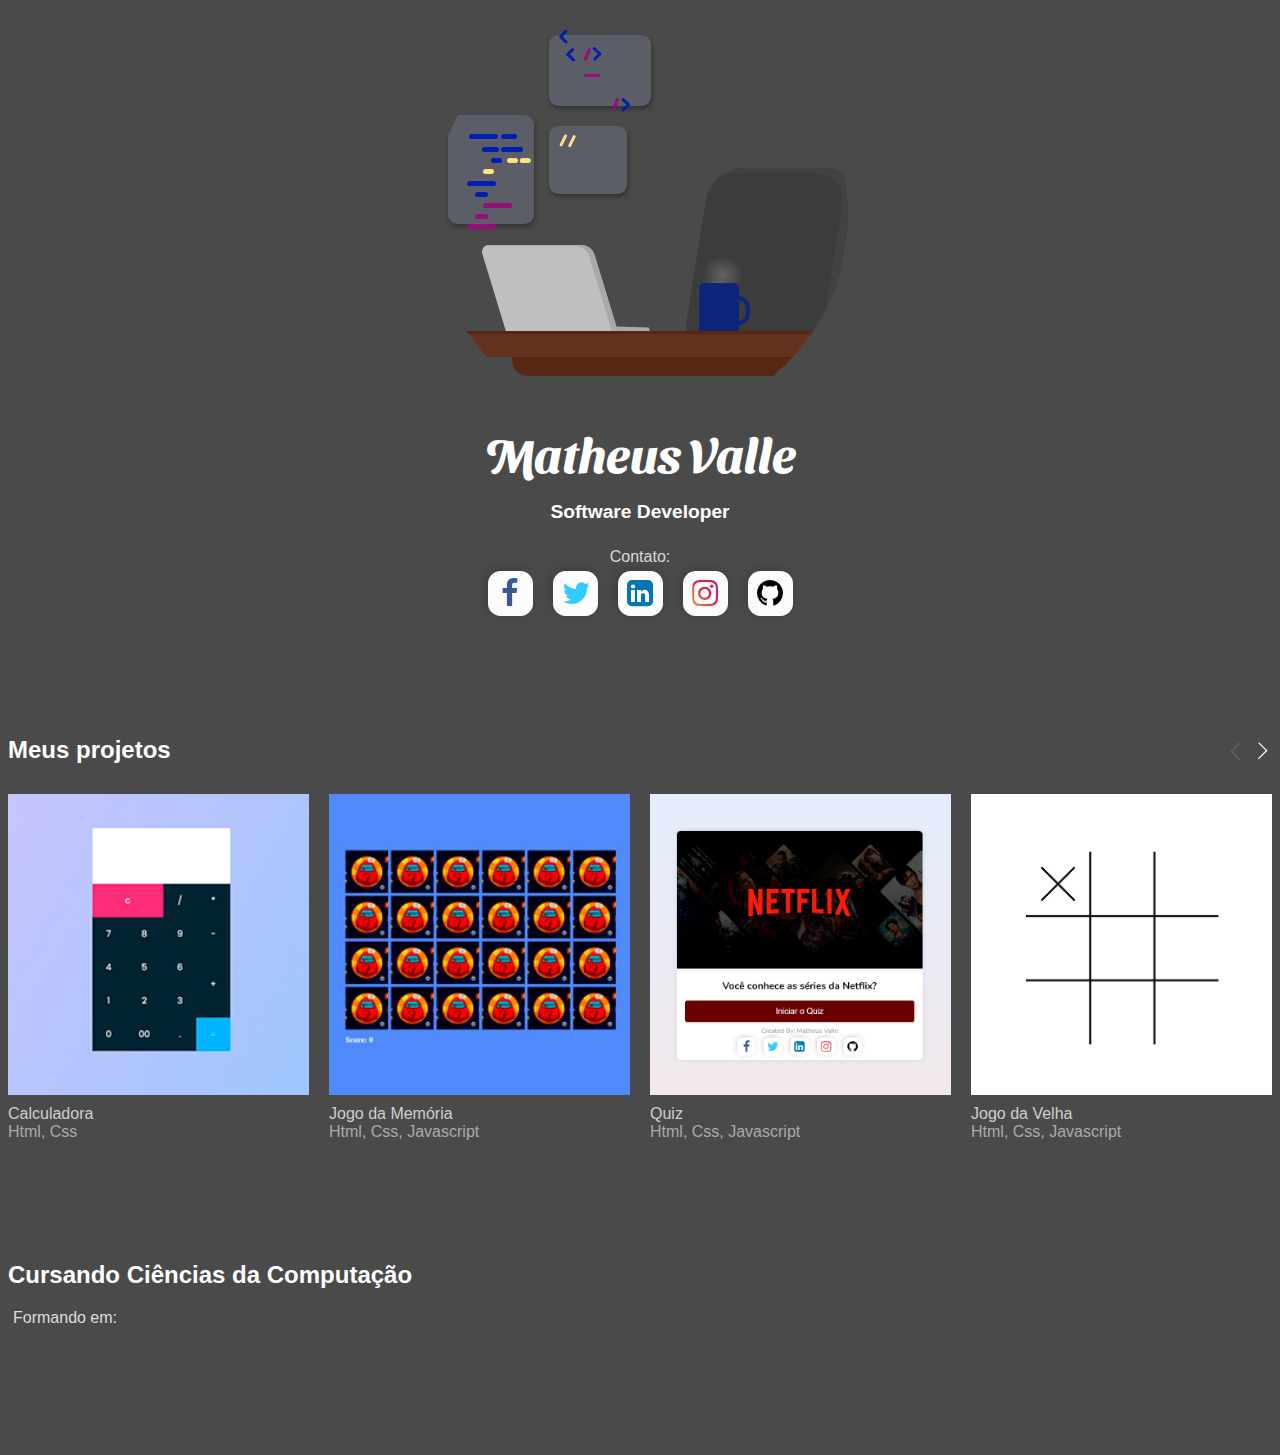
==== commit 5171ab88: "a" ====
--- a/index.html
+++ b/index.html
@@ -6,12 +6,17 @@
   <meta name="viewport" content="width=device-width, initial-scale=1.0">
   <link rel="stylesheet" href="https://stackpath.bootstrapcdn.com/font-awesome/4.7.0/css/font-awesome.min.css"
     integrity="sha384-wvfXpqpZZVQGK6TAh5PVlGOfQNHSoD2xbE+QkPxCAFlNEevoEH3Sl0sibVcOQVnN" crossorigin="anonymous">
-  <link
-    href="https://fonts.googleapis.com/css2?family=Quicksand:wght@300;500;700&family=Sansita+Swashed:wght@300;500;700&display=swap"
-    rel="stylesheet">
+    
+    <link href="https://fonts.googleapis.com/css2?family=Quicksand:wght@300;500;700&family=Sansita+Swashed:wght@300;500;700&display=swap" rel="stylesheet">
+    <link href="https://fonts.googleapis.com/css?family=Raleway:100,200,300" rel="stylesheet" type="text/css">
+    <link href="https://fonts.googleapis.com/css?family=Lato:300,100" rel="stylesheet" type="text/css">
+    <link href="https://fonts.googleapis.com/css?family=Exo+2:200,300,100" rel="stylesheet" type="text/css">
+    <link href="https://fonts.googleapis.com/css?family=Exo:200,300,100" rel="stylesheet" type="text/css">
+
   <link rel="stylesheet" href="https://cdn.jsdelivr.net/npm/bootstrap@4.5.3/dist/css/bootstrap.min.css"
     integrity="sha384-TX8t27EcRE3e/ihU7zmQxVncDAy5uIKz4rEkgIXeMed4M0jlfIDPvg6uqKI2xXr2" crossorigin="anonymous">
     <script src="https://cdnjs.cloudflare.com/ajax/libs/jquery/3.4.0/jquery.min.js"></script>
+    
 
   <script src="scripts.js"></script>
   <link rel="stylesheet" href="styles.css">
@@ -52,9 +57,11 @@
         <div class="title mod">
           Matheus Valle
         </div>
+        <p>Software Developer</p>
     </section>
 
-    <section>
+    <section style="margin: 25px 0px;">
+      <p style="text-align: center;margin:0;color:#dadada;">Contato:</p>
       <div class="social">
         <div class="social-btns">
           <a class="btn-social facebook" href="https://www.facebook.com/matheus.dovallemaciel/" target="_blank"><i class="fa fa-facebook"></i></a>
@@ -120,6 +127,21 @@
       </div>
     </section>
 
+    <section>
+      <h2 class="hs__headline">Cursando Ciências da Computação</h2>
+      <p style="color: #dedede;margin-left: 5px;">Formando em:</p>
+      
+      <div class="countdown">
+        <p class="timer">
+          <span id="days"></span>
+          <span id="hours"></span>
+          <span id="minutes"></span>
+          <span id="seconds"></span>
+        </p>
+      </div>
+
+    </section>
+
   </div>
 </body>
 
--- a/styles.css
+++ b/styles.css
@@ -27,7 +27,7 @@
 .social {
     display: flex;
     margin-bottom: 10px;
-    margin-top: 20px;
+    margin-top: 5px;
 }
 
 @import '//codepen.io/chrisdothtml/pen/ojLzJK.css';
@@ -172,6 +172,10 @@
 }
 .footer .mod {
   color: #ffffff;
+}
+.footer p {
+  text-align: center;
+  font-size: 0.4em;
 }
 .footer .sub {
   display: flex;
@@ -655,3 +659,21 @@
   margin: 0;
 }
 
+/*Countdown*/
+.countdown {
+  width: 100%;
+  float: left;
+  margin: 20px auto;
+}
+
+.timer {
+  font: 72px Courier;
+  color: #fff;
+  text-align: center;
+}
+
+@media (max-width:996px) {
+  .timer span {
+    display: block;
+  }
+}